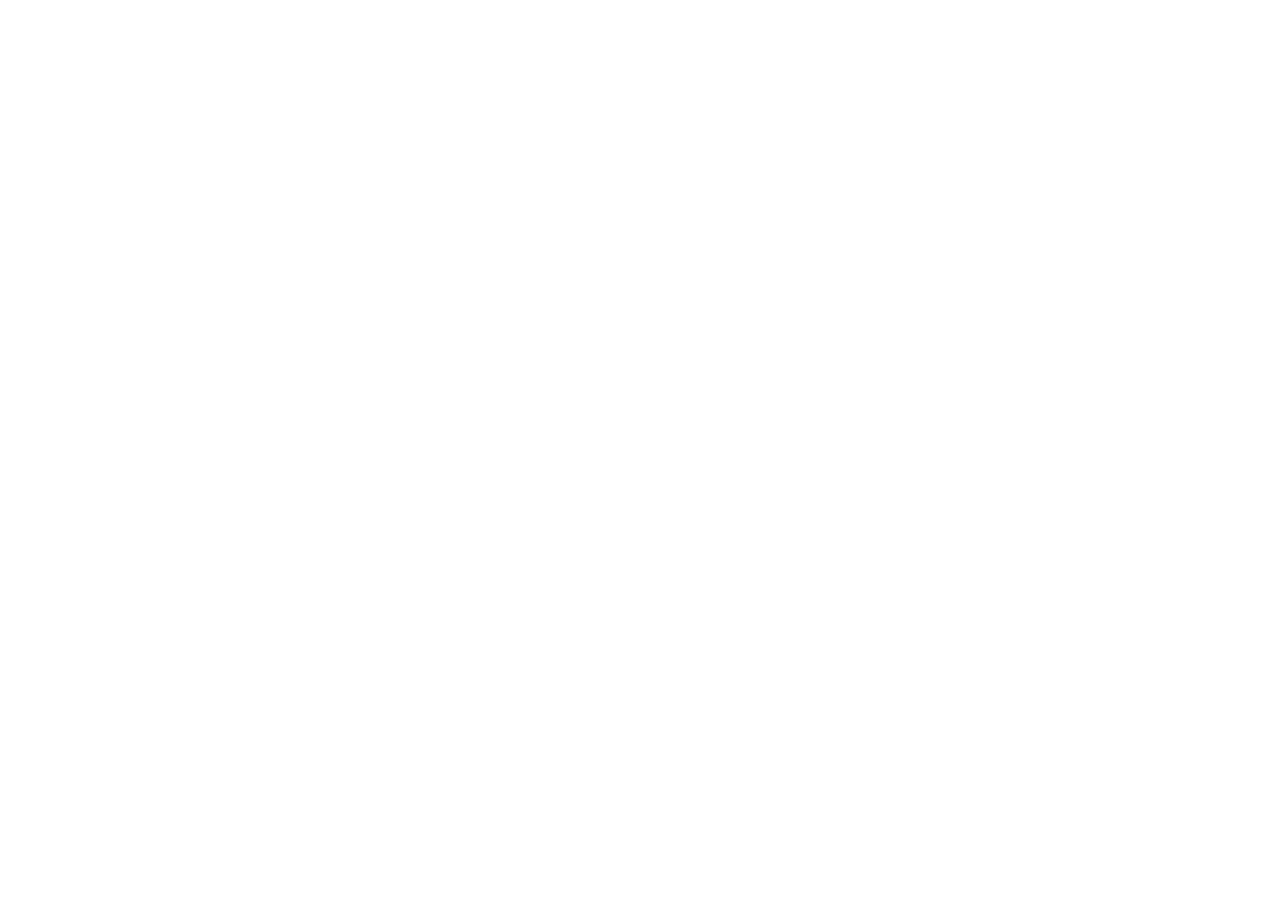
==== index.html @ 0e482b28 "Merge branch 'main' of https://github.com/Dheet-Developer-Team/breakout-brick-game" ====
<!DOCTYPE html>
<html lang="en">

<head>
    <meta charset="UTF-8">
    <meta http-equiv="X-UA-Compatible" content="IE=edge">
    <meta name="viewport" content="width=device-width, initial-scale=1.0">
    <title>Break Broker</title>
    <link rel="stylesheet" href="./styles/style.css">
</head>

<body>
    <canvas id="canvas" width="400" height="500"></canvas>

    <script src="./scripts/app.js"></script>
</body>

</html>
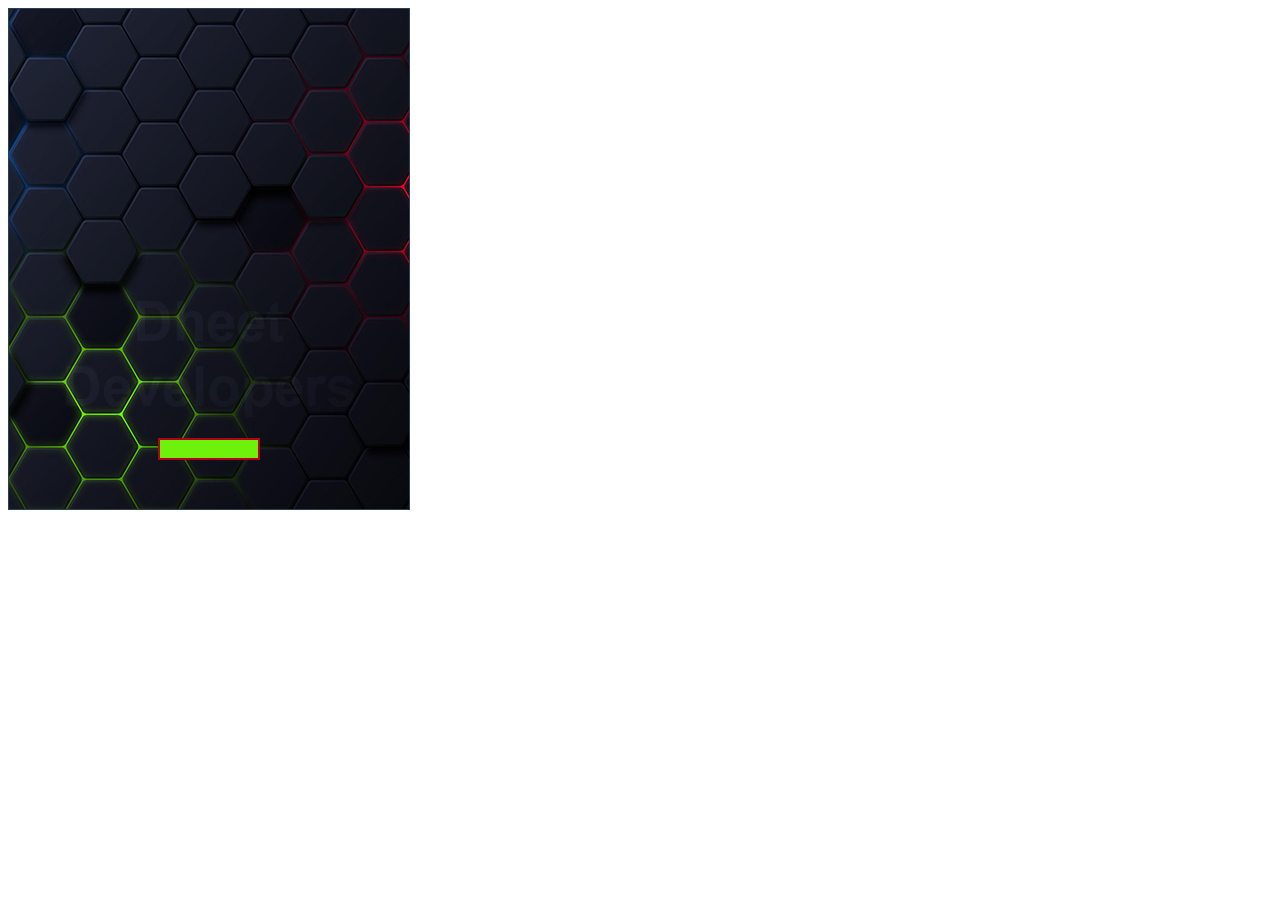
==== commit 52142ad6: "dance the paddle function() finished" ====
--- a/index.html
+++ b/index.html
@@ -12,7 +12,8 @@
 <body>
     <canvas id="canvas" width="400" height="500"></canvas>
 
-    <script src="./scripts/app.js"></script>
+    <script src="./script/grapic.js"></script>
+    <script src="./script/app.js"></script>
 </body>
 
-</html>
+</html>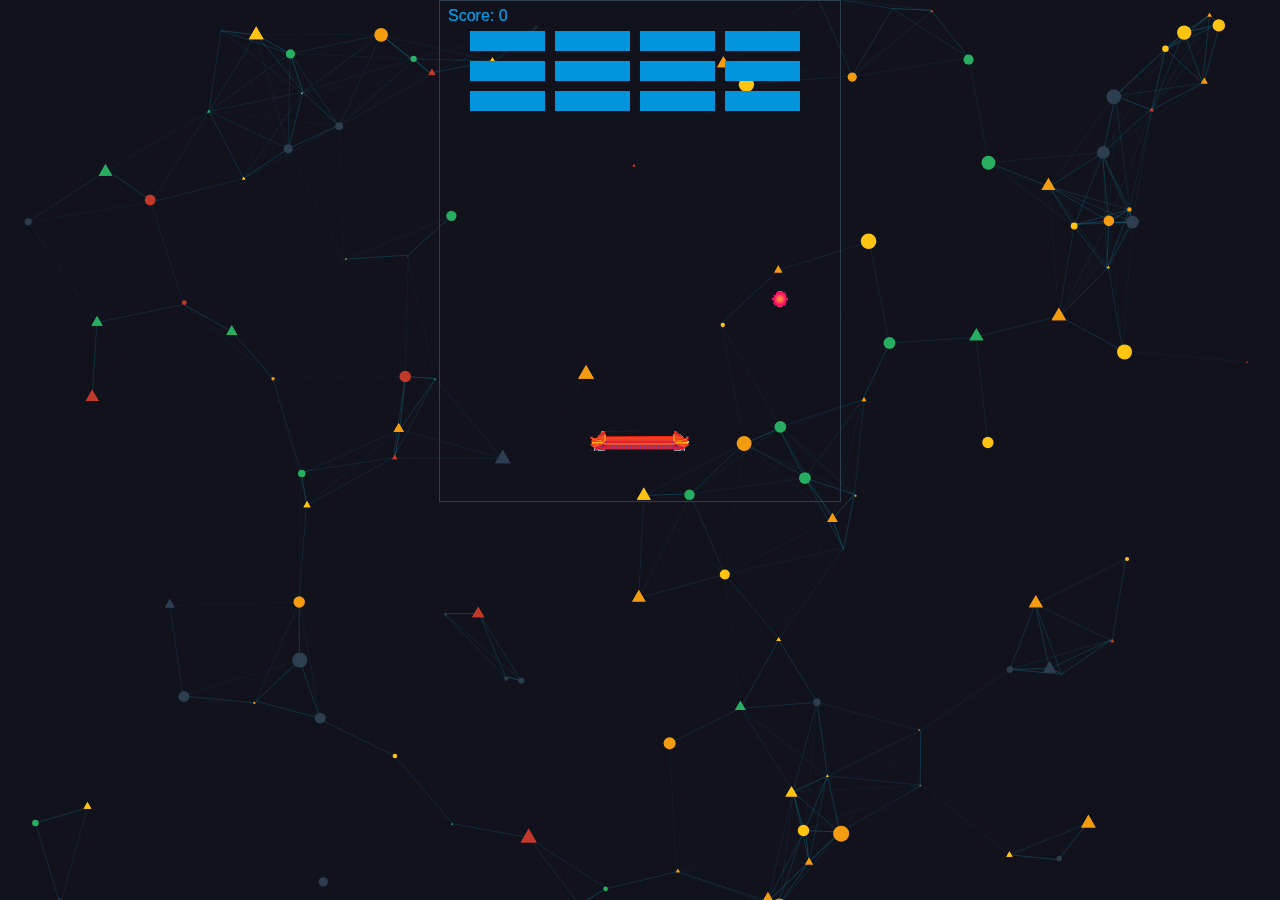
==== commit da8edddc: "added paddle and ball image" ====
--- a/index.html
+++ b/index.html
@@ -6,14 +6,20 @@
     <meta http-equiv="X-UA-Compatible" content="IE=edge">
     <meta name="viewport" content="width=device-width, initial-scale=1.0">
     <title>Break Broker</title>
-    <link rel="stylesheet" href="./styles/style.css">
+    <link rel="stylesheet" href="./style/style.css">
 </head>
 
 <body>
-    <canvas id="canvas" width="400" height="500"></canvas>
+    <div id="particles-js"></div>
+
+    <div class="main_container">
+        <canvas id="canvas" width="400" height="500"></canvas>
+    </div>
 
     <script src="./script/grapic.js"></script>
     <script src="./script/app.js"></script>
+    <script src="./particles.js"></script>
+    <script src="./app.js"></script>
 </body>
 
 </html>--- a/style/style.css
+++ b/style/style.css
@@ -0,0 +1,19 @@
+* {
+  padding: 0;
+  margin: 0;
+  box-sizing: border-box;
+}
+#particles-js {
+  width: 100%;
+  height: 100vh;
+  overflow: hidden;
+  position: absolute;
+  background-color: #12121c;
+}
+.main_container {
+  height: 100vh;
+  position: absolute;
+  top: 50%;
+  left: 50%;
+  transform: translate(-50%, -50%);
+}
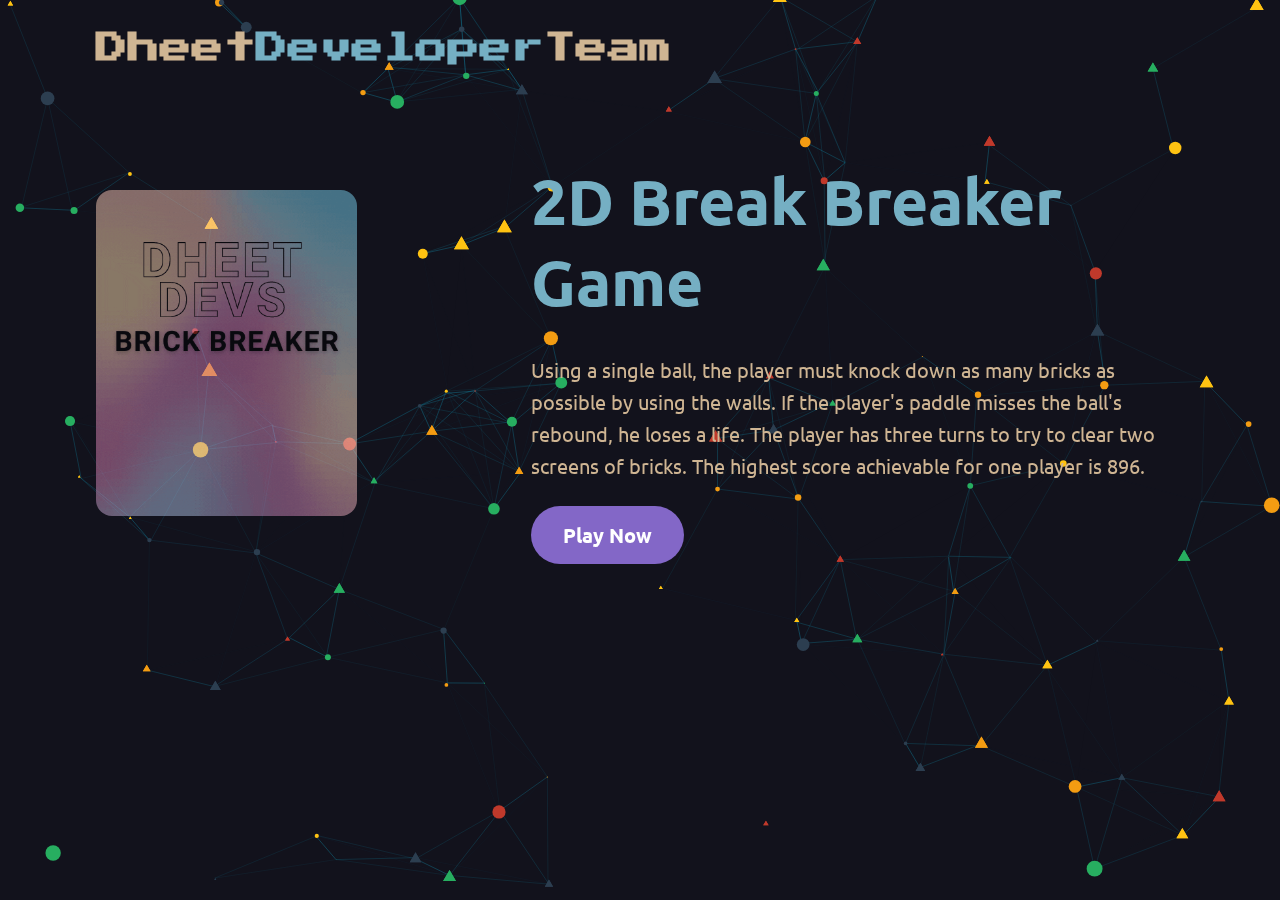
==== commit 1141666e: "home page finished" ====
--- a/index.html
+++ b/index.html
@@ -2,24 +2,55 @@
 <html lang="en">
 
 <head>
-    <meta charset="UTF-8">
-    <meta http-equiv="X-UA-Compatible" content="IE=edge">
-    <meta name="viewport" content="width=device-width, initial-scale=1.0">
-    <title>Break Broker</title>
-    <link rel="stylesheet" href="./style/style.css">
+  <meta charset="UTF-8">
+  <meta http-equiv="X-UA-Compatible" content="IE=edge">
+  <meta name="viewport" content="width=device-width, initial-scale=1.0">
+  <title>Break Broker</title>
+  <link rel="preconnect" href="https://fonts.googleapis.com">
+  <link rel="preconnect" href="https://fonts.gstatic.com" crossorigin>
+  <link href="https://fonts.googleapis.com/css2?family=Press+Start+2P&display=swap" rel="stylesheet">
+  <link rel="stylesheet" href="https://pro.fontawesome.com/releases/v5.10.0/css/all.css"
+    integrity="sha384-AYmEC3Yw5cVb3ZcuHtOA93w35dYTsvhLPVnYs9eStHfGJvOvKxVfELGroGkvsg+p" crossorigin="anonymous" />
+  <link rel="preconnect" href="https://fonts.googleapis.com">
+  <link rel="preconnect" href="https://fonts.gstatic.com" crossorigin>
+  <link href="https://fonts.googleapis.com/css2?family=Roboto&family=Ubuntu&display=swap" rel="stylesheet">
+  <link rel="stylesheet" href="style/style2.css">
 </head>
 
 <body>
-    <div id="particles-js"></div>
+  <div id="particles-js"></div>
 
-    <div class="main_container">
-        <canvas id="canvas" width="400" height="500"></canvas>
+  <header>
+    <nav>
+      <div>
+        <h1><span>Dheet</span>Developer<span>Team</span></h1>
+      </div>
+      <div class="logo">
+        <a href="https://discord.com/invite/E8YcJpGJKB"><i class="fab fa-discord"></i></a>
+        <span>
+          <a href="https://www.linkedin.com/company/devsnest/"><i class="fab fa-linkedin"></i></a>
+        </span>
+        <a href="https://github.com/Dheet-Developer-Team"><i class="fab fa-github-square"></i></a>
+      </div>
+    </nav>
+    <div class="container">
+      <div>
+        <img src="./imgs/intro.gif" alt="">
+      </div>
+      <div class="text">
+        <h1>2D Break Breaker Game</h1>
+        <p>Using a single ball, the player must knock down as many bricks as possible by using the walls.
+          If the player's paddle misses the ball's rebound, he loses a life.
+          The player has three turns to try to clear two screens of bricks.
+          The highest score achievable for one player is 896.</p>
+        <a class="btn" href="break.html">Play Now</a>
+      </div>
     </div>
+  </header>
 
-    <script src="./script/grapic.js"></script>
-    <script src="./script/app.js"></script>
-    <script src="./particles.js"></script>
-    <script src="./app.js"></script>
+
+  <script src="./particles.js"></script>
+  <script src="./app.js"></script>
 </body>
 
 </html>--- a/style/style2.css
+++ b/style/style2.css
@@ -0,0 +1,81 @@
+* {
+  padding: 0;
+  margin: 0;
+  box-sizing: border-box;
+}
+body {
+  background-color: #12121c;
+}
+#particles-js {
+  width: 100%;
+  height: 100vh;
+  overflow: hidden;
+  position: absolute;
+  background-color: #12121c;
+}
+header {
+  position: relative;
+}
+nav {
+  color: #75afc3;
+  font-family: "Press Start 2P", cursive;
+  display: flex;
+  justify-content: space-between;
+  align-items: center;
+  padding: 2rem 6rem;
+  font-size: 1rem;
+}
+nav span {
+  color: rgb(207, 181, 147);
+}
+.logo {
+  font-size: 2rem;
+}
+.logo i {
+  padding-left: 1rem;
+}
+.container {
+  font-family: "Ubuntu", sans-serif;
+  display: flex;
+  justify-content: space-between;
+  align-items: center;
+  padding: 4rem 6rem;
+  color: #fff;
+}
+.container img {
+  width: 60%;
+  opacity: 0.5;
+  border-radius: 1rem;
+}
+.container > div:first-child {
+  flex: 1 0 40%;
+}
+.container > div:last-child {
+  flex: 1 0 60%;
+}
+.container h1 {
+  color: #75afc3;
+  font-size: 4rem;
+}
+p {
+  color: rgb(207, 181, 147);
+  margin: 2rem 0 2.5rem 0;
+  line-height: 2rem;
+  font-size: 20px;
+}
+.btn {
+  padding: 1rem 2rem;
+  background-color: #8367c7;
+  border-radius: 2rem;
+  color: #fff;
+  font-weight: bold;
+  font-size: 20px;
+  text-decoration: none;
+}
+@media (max-width: 1200px) {
+  .container {
+    flex-direction: column;
+    text-align: center;
+    padding-top: 2rem;
+  }
+}
